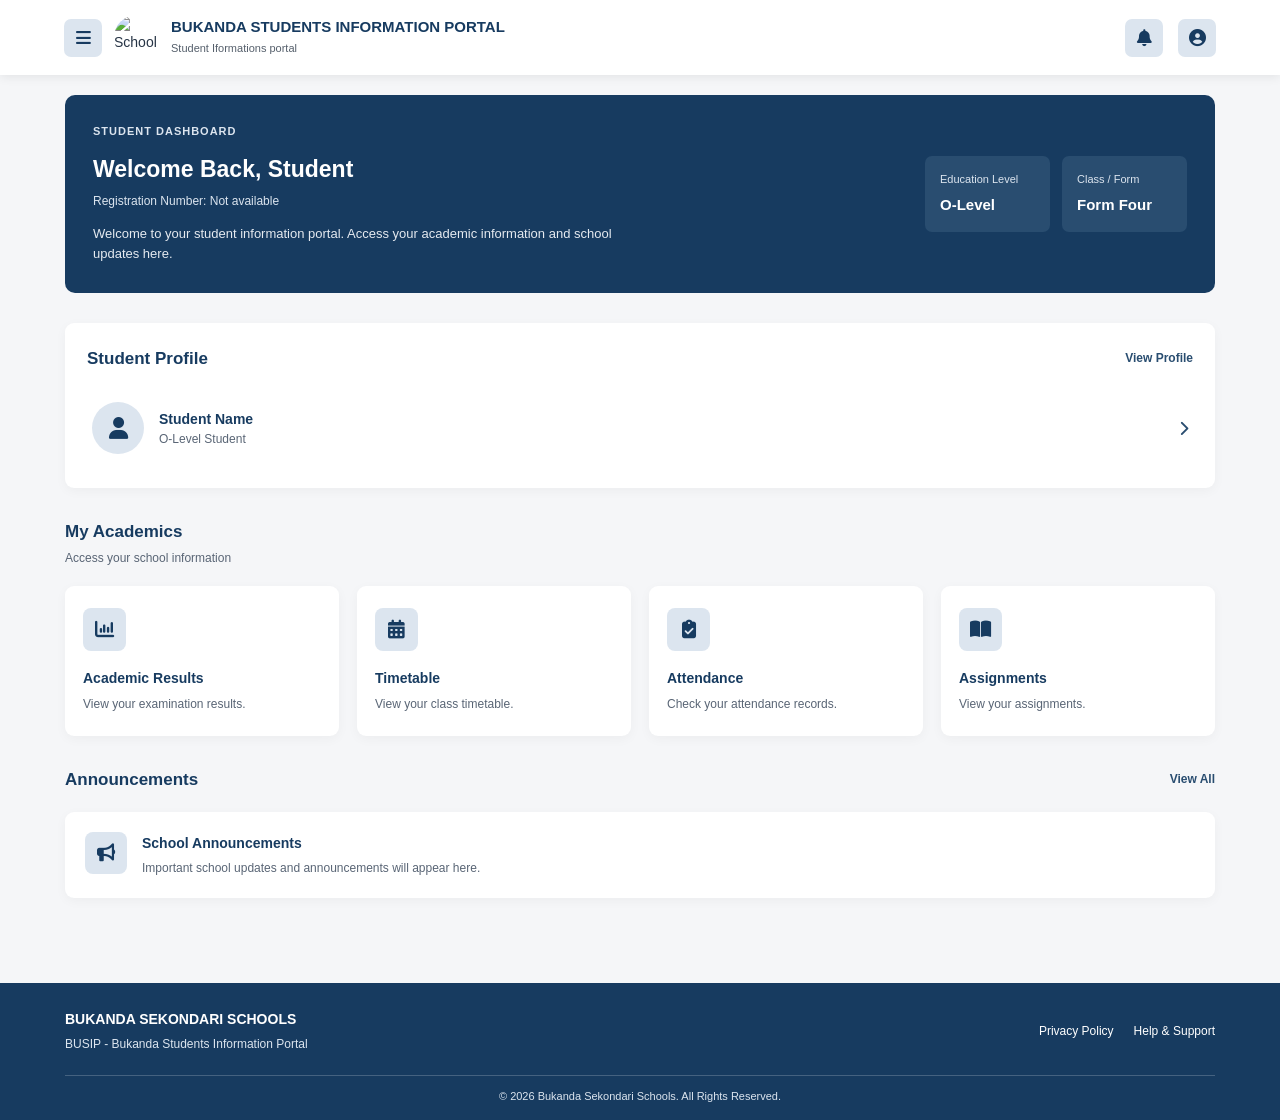
==== dashboard.html @ 458d4b2f "Add files via upload" ====
<!DOCTYPE html>
<html lang="en">

<head>
    <!-- Character encoding -->
    <meta charset="UTF-8">

    <!-- Mobile responsive settings -->
    <meta name="viewport" content="width=device-width, initial-scale=1.0">

    <!-- Page title -->
    <title>BUSIP | Student Dashboard</title>

    <!-- Dashboard CSS -->
    <link rel="stylesheet" href="dashboard.css">

    <!-- Font Awesome icons -->
    <link rel="stylesheet"
    href="https://cdnjs.cloudflare.com/ajax/libs/font-awesome/6.7.2/css/all.min.css">
</head>

<body>

    <!-- MAIN DASHBOARD HEADER -->
    <header class="dashboard-header">

        <!-- School branding -->
        <div class="dashboard-brand">
<!-- Slide menu button -->
<button class="menu-btn" id="menuBtn" aria-label="Open menu">
    <i class="fa-solid fa-bars"></i>
</button>
            <img src="Images/istockphoto-1020211716-1024x1024.jpg" alt="School Logo">

            <div>
                <h2>BUKANDA STUDENTS INFORMATION PORTAL</h2>
                <p>Student Iformations portal</p>
            </div>

        </div>

        <!-- Header right section -->
        <div class="header-actions">

            <!-- Notifications -->
            <button class="notification-btn" id="notificationBtn"
                aria-label="Notifications">

                <i class="fa-solid fa-bell"></i>

            </button>

            <!-- Student profile button -->
            <button class="profile-btn" id="profileBtn"
                aria-label="Student profile">

                <i class="fa-solid fa-circle-user"></i>

            </button>

            <!-- Profile dropdown -->
            <div class="profile-dropdown" id="profileDropdown">

                <!-- Student profile option -->
                <a href="profile.html">
                    <i class="fa-solid fa-user"></i>
                    <span>My Profile</span>
                </a>

                <!-- Settings expandable option -->
                <div class="settings-menu">

                    <button id="settingsBtn" class="settings-btn">
                        <span>
                            <i class="fa-solid fa-gear"></i>
                            Settings
                        </span>

                        <i class="fa-solid fa-chevron-down"
                           id="settingsChevron"></i>
                    </button>

                    <!-- Expanded settings content -->
                    <div class="settings-content" id="settingsContent">

                        <a href="#">
                            Account Settings
                        </a>

                        <a href="#">
                            Change Password
                        </a>

                    </div>

                </div>

                <!-- Logout option -->
                <a href="login.html" class="logout-link">
                    <i class="fa-solid fa-right-from-bracket"></i>
                    <span>Logout</span>
                </a>

            </div>

        </div>

    </header>

  <!-- Dashboard slide menu -->
<aside class="dashboard-slide-menu" id="slideMenu">

    <div class="slide-menu-heading">
        <h3>BUSIP MENU</h3>
    </div>

    <nav class="slide-menu-links">

        <a href="dashboard.html">
            <i class="fa-solid fa-house"></i>
            <span>Dashboard</span>
        </a>

        <a href="results.html">
            <i class="fa-solid fa-chart-column"></i>
            <span>Academic Results</span>
        </a>

        <a href="timetable.html">
            <i class="fa-solid fa-calendar-days"></i>
            <span>Timetable</span>
        </a>

        <a href="attendance.html">
            <i class="fa-solid fa-clipboard-check"></i>
            <span>Attendance</span>
        </a>

        <a href="assignments.html">
            <i class="fa-solid fa-book-open"></i>
            <span>Assignments</span>
        </a>

        <a href="announcements.html">
            <i class="fa-solid fa-bullhorn"></i>
            <span>Announcements</span>
        </a>

    </nav>

</aside>

<!-- Background overlay -->
<div class="menu-overlay" id="menuOverlay"></div>


    <!-- MAIN DASHBOARD CONTENT -->
    <main class="dashboard-main">

        <!-- STUDENT WELCOME SECTION -->
        <section class="student-welcome">

            <div class="welcome-details">

                <p class="welcome-label">STUDENT DASHBOARD</p>

                <h2 id="studentName">Welcome Back, Student</h2>
<p id="studentRegNumber">Registration Number</p>

                <p>
                    Welcome to your student information portal.
                    Access your academic information and school updates here.
                </p>

            </div>

            <!-- Student academic information -->
            <div class="student-academic-info">

                <div class="academic-item">
                    <span>Education Level</span>
                    <h3>O-Level</h3>
                </div>

                <div class="academic-item">
                    <span>Class / Form</span>
                    <h3>Form Four</h3>
                </div>

            </div>

        </section>


        <!-- STUDENT PROFILE PREVIEW -->
        <section class="student-profile-preview">

            <div class="section-heading">
                <h2>Student Profile</h2>
                <a href="profile.html">View Profile</a>
            </div>

            <div class="profile-preview-content">

                <div class="student-avatar">
                    <i class="fa-solid fa-user"></i>
                </div>

                <div class="student-basic-info">

                    <h3>Student Name</h3>
                    <p>O-Level Student</p>

                </div>

                <i class="fa-solid fa-chevron-right"></i>

            </div>

        </section>


        <!-- STUDENT QUICK ACCESS -->
        <section class="dashboard-services">

            <div class="section-heading">
                <h2>My Academics</h2>
                <p>Access your school information</p>
            </div>

            <div class="services-grid">

                <!-- Academic results -->
                <a href="results.html" class="service-card">

                    <div class="service-icon">
                        <i class="fa-solid fa-chart-column"></i>
                    </div>

                    <h3>Academic Results</h3>
                    <p>View your examination results.</p>

                </a>

                <!-- Timetable -->
                <a href="timetable.html" class="service-card">

                    <div class="service-icon">
                        <i class="fa-solid fa-calendar-days"></i>
                    </div>

                    <h3>Timetable</h3>
                    <p>View your class timetable.</p>

                </a>

                <!-- Attendance -->
                <a href="attendance.html" class="service-card">

                    <div class="service-icon">
                        <i class="fa-solid fa-clipboard-check"></i>
                    </div>

                    <h3>Attendance</h3>
                    <p>Check your attendance records.</p>

                </a>

                <!-- Assignments -->
                <a href="assignments.html" class="service-card">

                    <div class="service-icon">
                        <i class="fa-solid fa-book-open"></i>
                    </div>

                    <h3>Assignments</h3>
                    <p>View your assignments.</p>

                </a>

            </div>

        </section>


        <!-- SCHOOL ANNOUNCEMENTS -->
        <section class="dashboard-announcements">

            <div class="section-heading">
                <h2>Announcements</h2>
                <a href="announcements.html">View All</a>
            </div>

            <div class="announcement-content">

                <i class="fa-solid fa-bullhorn"></i>

                <div>
                    <h3>School Announcements</h3>
                    <p>
                        Important school updates and announcements
                        will appear here.
                    </p>
                </div>

            </div>

        </section>

    </main>

  
<!-- DASHBOARD FOOTER -->
<footer class="dashboard-footer">

    <div class="footer-content">

        <!-- School information -->
        <div class="footer-brand">
            <h3>BUKANDA SEKONDARI SCHOOLS</h3>
            <p>BUSIP - Bukanda Students Information Portal</p>
        </div>

        <!-- Footer links -->
        <div class="footer-links">
            <a href="#">Privacy Policy</a>
            <a href="#">Help & Support</a>
        </div>

    </div>

    <!-- Copyright -->
    <div class="footer-bottom">
        <p>&copy; 2026 Bukanda Sekondari Schools. All Rights Reserved.</p>
    </div>

</footer>



    <!-- Dashboard JavaScript -->
    <script src="dashboard.js"></script>

</body>
</html>
---- dashboard.css ----
/* =========================================
   1. GENERAL SETTINGS
========================================= */

* {
    margin: 0;
    padding: 0;
    box-sizing: border-box;
}

body {
    font-family: Arial, sans-serif;
    background: #f5f6f8;
    color: #263445;
    font-size: 14px;
    line-height: 1.6;
    overflow-x: hidden;
}

button,
input {
    font: inherit;
}

a {
    text-decoration: none;
}


/* =========================================
   2. FIXED DASHBOARD HEADER
========================================= */

.dashboard-header {
    position: fixed;
    top: 0;
    left: 0;
    width: 100%;
    min-height: 75px;
    padding: 10px 5% ;
    background: #ffffff;
    display: flex;
    align-items: center;
    justify-content: space-between;
    gap: 15px;
    z-index: 1000;
    box-shadow: 0 2px 10px rgba(0, 0, 0, 0.08);
}

/* Header branding */

.dashboard-brand {
    display: flex;
    align-items: center;
    gap: 12px;
    min-width: 0;
}

.dashboard-brand img {
    width: 45px;
    height: 45px;
    border-radius: 50%;
    object-fit: cover;
    flex-shrink: 0;
}

.dashboard-brand h2 {
    font-size: 15px;
    color: #173B60;
    font-weight: 700;
    line-height: 1.3;
}

.dashboard-brand p {
    font-size: 11px;
    color: #555f6b;
    margin-top: 3px;
}

/* Header action buttons */

.header-actions {
    display: flex;
    align-items: center;
    gap: 15px;
    position: relative;
    flex-shrink: 0;
}

.menu-btn,
.notification-btn,
.profile-btn {
    width: 38px;
    height: 38px;
    border: none;
    border-radius: 7px;
    background: #DCE5EF;
    color: #173B60;
    font-size: 17px;
    cursor: pointer;
    display: flex;
    align-items: center;
    justify-content: center;
}

.menu-btn:hover,
.notification-btn:hover,
.profile-btn:hover {
    background: #294D70;
    color: #ffffff;
}

.menu-btn {
    flex-shrink: 0;
}


/* =========================================
   3. DASHBOARD SLIDE MENU
========================================= */

.dashboard-slide-menu {
    position: fixed;
    top: 75px;
    left: 0;
    width: 270px;
    max-width: 55%;
    height: calc(100vh - 75px);
    padding: 90px 18px 25px;
    background: #173B60;
    z-index: 1200;
    overflow-y: auto;
    transform: translateX(-100%);
    transition: transform 0.3s ease;
}

.dashboard-slide-menu.active {
    transform: translateX(0);
}

.slide-menu-heading {
    padding: 0 10px 20px;
    margin-bottom: 12px;
    border-bottom: 1px solid rgba(255, 255, 255, 0.2);
}

.slide-menu-heading h3 {
    color: #ffffff;
    font-size: 15px;
    letter-spacing: 0.5px;
}

.slide-menu-links {
    display: flex;
    flex-direction: column;
    gap: 5px;
}

.slide-menu-links a {
    display: flex;
    align-items: center;
    gap: 13px;
    padding: 13px 11px;
    border-radius: 6px;
    color: #ffffff;
    font-size: 13px;
    transition: background 0.2s ease;
}

.slide-menu-links a i {
    width: 20px;
    text-align: center;
    font-size: 15px;
}

.slide-menu-links a:hover {
    background: #294D70;
}

/* Background overlay */

.menu-overlay {
    position: fixed;
    inset: 0;
    background: rgba(0, 0, 0, 0.45);
    z-index: 1100;
    display: none;
}

.menu-overlay.active {
    display: block;
}


/* =========================================
   4. PROFILE DROPDOWN
========================================= */

.profile-dropdown {
    position: fixed;
    top: 75px;
    right: 0;
    height: calc(100vh - 75px);
    width: 250px;
    background: #ffffff;
    border: 1px solid #dce1e7;
    border-radius: 8px;
    padding: 8px;
    box-shadow: 0 8px 25px rgba(0, 0, 0, 0.12);
    display: none;
    z-index: 1000;
}

.profile-dropdown.active {
    display: block;
}

/* Dropdown links */

.profile-dropdown > a {
    display: flex;
    align-items: center;
    gap: 12px;
    padding: 12px 10px;
    color: #294D70;
    font-size: 13px;
    margin-bottom: 25px;
    border-radius: 5px;
}

.profile-dropdown > a:hover {
    background: #DCE5EF;
}

.profile-dropdown > a i {
    width: 17px;
    text-align: center;
}

/* Settings button */

.settings-menu {
    width: 100%;
}

.settings-btn {
    width: 100%;
    display: flex;
    align-items: center;
    justify-content: space-between;
    padding: 12px 10px;
    background: transparent;
    border: none;
    color: #294D70;
    cursor: pointer;
    font-size: 13px;
    text-align: left;
}

.settings-btn span {
    display: flex;
    align-items: center;
    gap: 12px;
}

.settings-btn span i {
    width: 17px;
    text-align: center;
}

.settings-chevron,
#settingsChevron {
    transition: transform 0.3s ease;
}

.settings-btn.active #settingsChevron {
    transform: rotate(180deg);
}

/* Expanded settings content */

.settings-content {
    display: none;
    padding: 3px 0 5px 38px;
}

.settings-content.active {
    display: block;
}

.settings-content a {
    display: block;
    padding: 9px 8px;
    color: #555f6b;
    font-size: 12px;
}

.settings-content a:hover {
    color: #173B60;
    background: #DCE5EF;
    border-radius: 5px;
}

/* Logout */

.profile-dropdown .logout-link {
    color: #B54736;
    margin-top: 5px;
}


/* =========================================
   5. MAIN DASHBOARD CONTENT
========================================= */

.dashboard-main {
    width: 100%;
    max-width: 1200px;
    margin: 0 auto;
    padding: 95px 25px 35px;
}

.section-heading {
    display: flex;
    align-items: center;
    justify-content: space-between;
    gap: 12px;
    margin-bottom: 18px;
}

.section-heading h2 {
    font-size: 17px;
    color: #173B60;
}

.section-heading > a {
    color: #294D70;
    font-size: 12px;
    font-weight: 600;
}

.section-heading > a:hover {
    color: #B54736;
}


/* =========================================
   6. STUDENT WELCOME SECTION
========================================= */

.student-welcome {
    background: #173B60;
    color: #ffffff;
    padding: 28px;
    border-radius: 10px;
    display: flex;
    justify-content: space-between;
    align-items: center;
    gap: 25px;
    margin-bottom: 30px;
}

.welcome-details {
    flex: 1;
    min-width: 0;
}

.welcome-label {
    font-size: 11px;
    font-weight: 700;
    letter-spacing: 1px;
    color: #DCE5EF;
    margin-bottom: 10px;
}

.welcome-details h2 {
    font-size: 23px;
    margin-bottom: 5px;
    overflow-wrap: anywhere;
}

.welcome-details #studentRegNumber {
    color: #DCE5EF;
    font-size: 12px;
    margin-bottom: 12px;
}

.welcome-details > p:last-child {
    color: #e5eaf0;
    font-size: 13px;
    max-width: 530px;
}

/* Student academic information */

.student-academic-info {
    display: flex;
    gap: 12px;
    flex-wrap: wrap;
}

.academic-item {
    background: #294D70;
    min-width: 125px;
    padding: 15px;
    border-radius: 7px;
}

.academic-item span {
    display: block;
    font-size: 11px;
    color: #DCE5EF;
    margin-bottom: 5px;
}

.academic-item h3 {
    font-size: 15px;
    color: #ffffff;
}


/* =========================================
   7. STUDENT PROFILE PREVIEW
========================================= */

.student-profile-preview {
    background: #ffffff;
    padding: 22px;
    border-radius: 9px;
    margin-bottom: 30px;
    box-shadow: 0 3px 12px rgba(0, 0, 0, 0.04);
}

.profile-preview-content {
    display: flex;
    align-items: center;
    gap: 15px;
    padding: 12px 5px;
    cursor: pointer;
}

.student-avatar {
    width: 52px;
    height: 52px;
    border-radius: 50%;
    background: #DCE5EF;
    color: #173B60;
    display: flex;
    align-items: center;
    justify-content: center;
    font-size: 22px;
    flex-shrink: 0;
}

.student-basic-info {
    flex: 1;
    min-width: 0;
}

.student-basic-info h3 {
    color: #173B60;
    font-size: 14px;
}

.student-basic-info p {
    color: #596575;
    font-size: 12px;
}

.profile-preview-content > i {
    color: #294D70;
    font-size: 15px;
}


/* =========================================
   8. STUDENT ACADEMIC SERVICES
========================================= */

.dashboard-services {
    margin-bottom: 30px;
}

.dashboard-services .section-heading {
    display: block;
}

.dashboard-services .section-heading p {
    font-size: 12px;
    color: #596575;
    margin-top: 3px;
}

.services-grid {
    display: grid;
    grid-template-columns: repeat(4, minmax(0, 1fr));
    gap: 18px;
}

.service-card {
    background: #ffffff;
    padding: 22px 18px;
    border-radius: 9px;
    color: #263445;
    min-width: 0;
    box-shadow: 0 3px 12px rgba(0, 0, 0, 0.04);
    transition: transform 0.2s ease, box-shadow 0.2s ease;
}

.service-card:hover {
    transform: translateY(-3px);
    box-shadow: 0 7px 18px rgba(0, 0, 0, 0.09);
}

.service-icon {
    width: 43px;
    height: 43px;
    background: #DCE5EF;
    color: #173B60;
    border-radius: 8px;
    display: flex;
    align-items: center;
    justify-content: center;
    font-size: 19px;
    margin-bottom: 16px;
}

.service-card h3 {
    color: #173B60;
    font-size: 14px;
    margin-bottom: 6px;
}

.service-card p {
    color: #596575;
    font-size: 12px;
    line-height: 1.6;
}


/* =========================================
   9. ANNOUNCEMENTS
========================================= */

.dashboard-announcements {
    margin-bottom: 20px;
}

.announcement-content {
    display: flex;
    align-items: flex-start;
    gap: 15px;
    padding: 20px;
    background: #ffffff;
    border-radius: 9px;
    box-shadow: 0 3px 12px rgba(0, 0, 0, 0.04);
}

.announcement-content > i {
    width: 42px;
    height: 42px;
    background: #DCE5EF;
    color: #173B60;
    display: flex;
    align-items: center;
    justify-content: center;
    border-radius: 8px;
    font-size: 18px;
    flex-shrink: 0;
}

.announcement-content h3 {
    font-size: 14px;
    color: #173B60;
    margin-bottom: 5px;
}

.announcement-content p {
    font-size: 12px;
    color: #596575;
}


/* =========================================
   10. TABLET RESPONSIVENESS
========================================= */

@media (max-width: 900px) {

    .services-grid {
        grid-template-columns: repeat(2, minmax(0, 1fr));
    }

    .student-welcome {
        align-items: flex-start;
        flex-direction: column;
    }

    .student-academic-info {
        width: 100%;
    }

}


/* =========================================
   11. MOBILE RESPONSIVENESS
========================================= */

@media (max-width: 600px) {

    .dashboard-header {
        min-height: 65px;
        padding: 9px 12px;
        gap: 8px;
    }

    .dashboard-brand {
        gap: 7px;
        flex: 1;
    }

    .dashboard-brand img {
        width: 36px;
        height: 36px;
    }

    .dashboard-brand h2 {
        font-size: 10px;
        line-height: 1.3;
    }

    .dashboard-brand p {
        font-size: 9px;
    }

    .header-actions {
        gap: 7px;
    }

    .menu-btn,
    .notification-btn,
    .profile-btn {
        width: 33px;
        height: 33px;
        font-size: 14px;
    }

    .dashboard-main {
        padding: 85px 13px 25px;
    }

    .student-welcome {
        padding: 20px 17px;
        gap: 20px;
        border-radius: 8px;
        margin-bottom: 23px;
    }

    .welcome-details h2 {
        font-size: 19px;
    }

    .welcome-details > p:last-child {
        font-size: 12px;
    }

    .academic-item {
        flex: 1;
        min-width: 0;
        padding: 12px;
    }

    .academic-item span {
        font-size: 10px;
    }

    .academic-item h3 {
        font-size: 13px;
    }

    .student-profile-preview {
        padding: 17px;
        margin-bottom: 23px;
    }

    .services-grid {
        gap: 12px;
    }

    .service-card {
        padding: 17px 13px;
    }

    .service-card h3 {
        font-size: 13px;
    }

    .service-card p {
        font-size: 11px;
    }

    .announcement-content {
        padding: 16px;
    }

    .profile-dropdown {
        width: 210px;
        right: 0;
    }

}


/* =========================================
   12. SMALL MOBILE SCREENS
========================================= */

@media (max-width: 360px) {

    .dashboard-header {
        padding: 8px;
    }

    .dashboard-brand img {
        width: 32px;
        height: 32px;
    }

    .dashboard-brand h2 {
        font-size: 9px;
    }

    .header-actions {
        gap: 5px;
    }

    .menu-btn,
    .notification-btn,
    .profile-btn {
        width: 30px;
        height: 30px;
        font-size: 13px;
    }

    .dashboard-main {
        padding-left: 10px;
        padding-right: 10px;
    }

    .services-grid {
        gap: 9px;
    }

    .service-card {
        padding: 14px 10px;
    }

}



/* =========================================
   13. DASHBOARD FOOTER
========================================= */

.dashboard-footer {
    width: 100%;
    background: #173B60;
    color: #ffffff;
    padding: 25px 25px 15px;
    margin-top: 30px;
}

.footer-content {
    max-width: 1150px;
    margin: 0 auto;
    display: flex;
    justify-content: space-between;
    align-items: center;
    gap: 20px;
    flex-wrap: wrap;
}

.footer-brand h3 {
    font-size: 14px;
    margin-bottom: 5px;
}

.footer-brand p {
    font-size: 12px;
    color: #DCE5EF;
}

.footer-links {
    display: flex;
    align-items: center;
    gap: 20px;
    flex-wrap: wrap;
}

.footer-links a {
    color: #ffffff;
    font-size: 12px;
}

.footer-links a:hover {
    color: #DCE5EF;
    text-decoration: underline;
}

.footer-bottom {
    max-width: 1150px;
    margin: 20px auto 0;
    padding-top: 12px;
    border-top: 1px solid rgba(255,255,255,0.2);
    text-align: center;
}

.footer-bottom p {
    color: #DCE5EF;
    font-size: 11px;
}

/* Footer on mobile */

@media (max-width: 600px) {

    .dashboard-footer {
        padding: 22px 15px 14px;
    }

    .footer-content {
        flex-direction: column;
        align-items: flex-start;
        gap: 15px;
    }

    .footer-links {
        gap: 15px;
    }

    .footer-bottom p {
        font-size: 10px;
    }

}

/* MOBILE RESPONSIVENESS */
@media (max-width: 600px) {

    .dashboard-main {
        padding: 80px 12px 20px;
        width: 100%;
    }

    .dashboard-header {
        padding: 0 20px;
    }

    .dashboard-brand h2 {
        font-size: 14px;
    }

    .dashboard-brand img {
        width: 35px;
        height: 35px;
    }

    .student-welcome {
        padding: 18px 14px;
    }

    .student-welcome h1 {
        font-size: 20px;
    }

    .services-grid {
        grid-template-columns: repeat(2, minmax(0, 1fr));
        gap: 10px;
    }

    .service-card {
        min-width: 0;
        padding: 12px;
    }

    .dashboard-footer {
        padding: 20px 12px;
    }
}

/* Prevent horizontal scrolling */
html,
body {
    max-width: 100%;
    overflow-x: hidden;
}
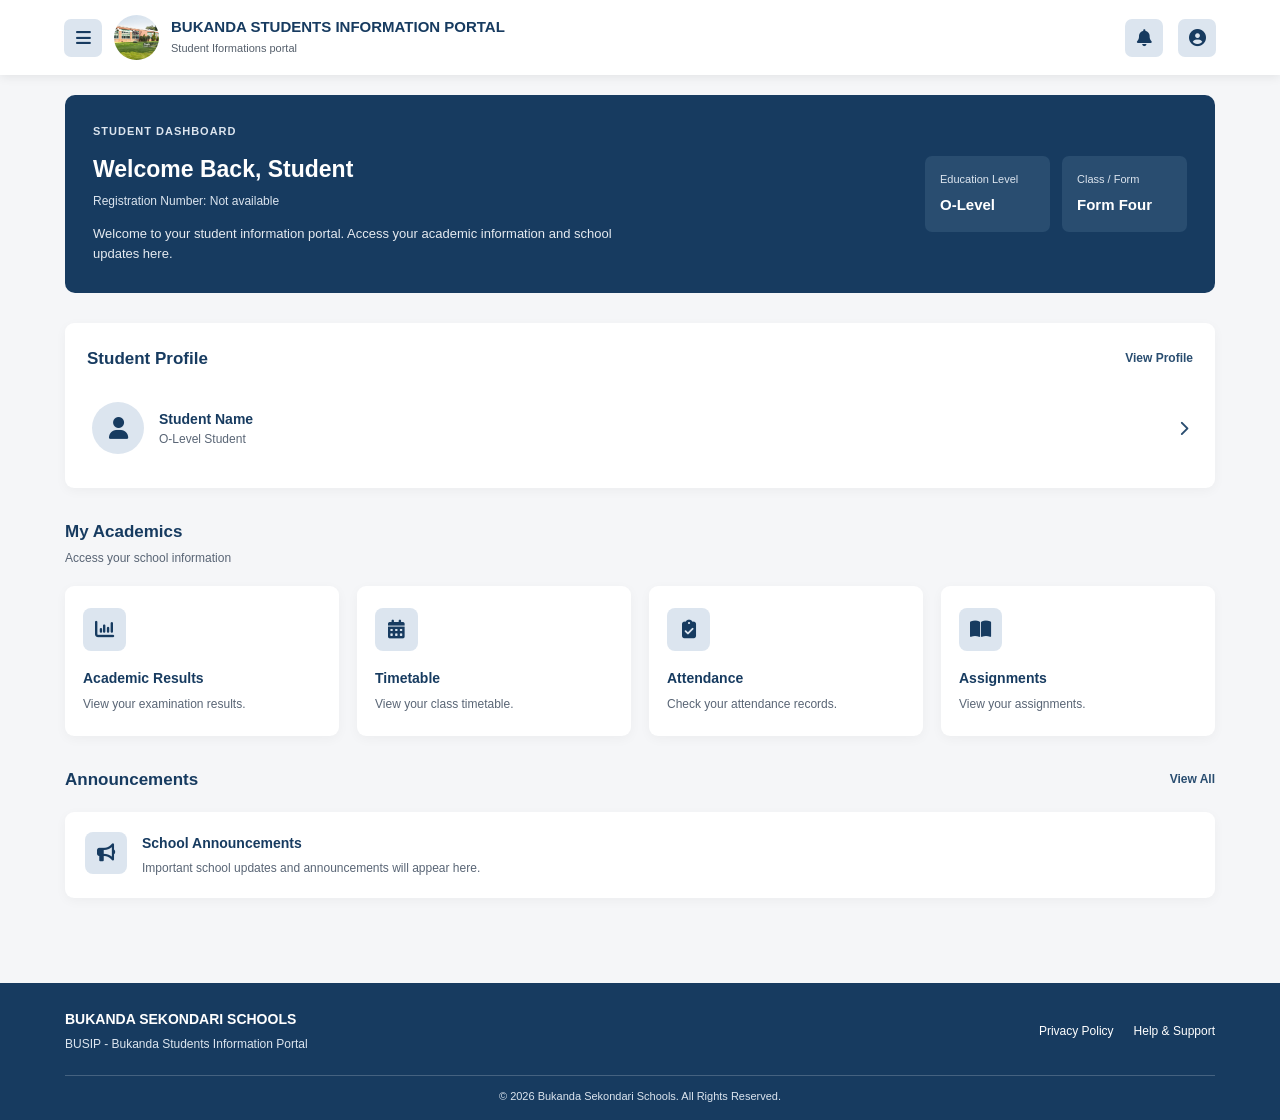
==== commit 257790d3: "update dashboard.html" ====
--- a/dashboard.html
+++ b/dashboard.html
@@ -31,7 +31,7 @@
 <button class="menu-btn" id="menuBtn" aria-label="Open menu">
     <i class="fa-solid fa-bars"></i>
 </button>
-            <img src="Images/istockphoto-1020211716-1024x1024.jpg" alt="School Logo">
+            <img src="istockphoto-1020211716-1024x1024.jpg" alt="School Logo">
 
             <div>
                 <h2>BUKANDA STUDENTS INFORMATION PORTAL</h2>
